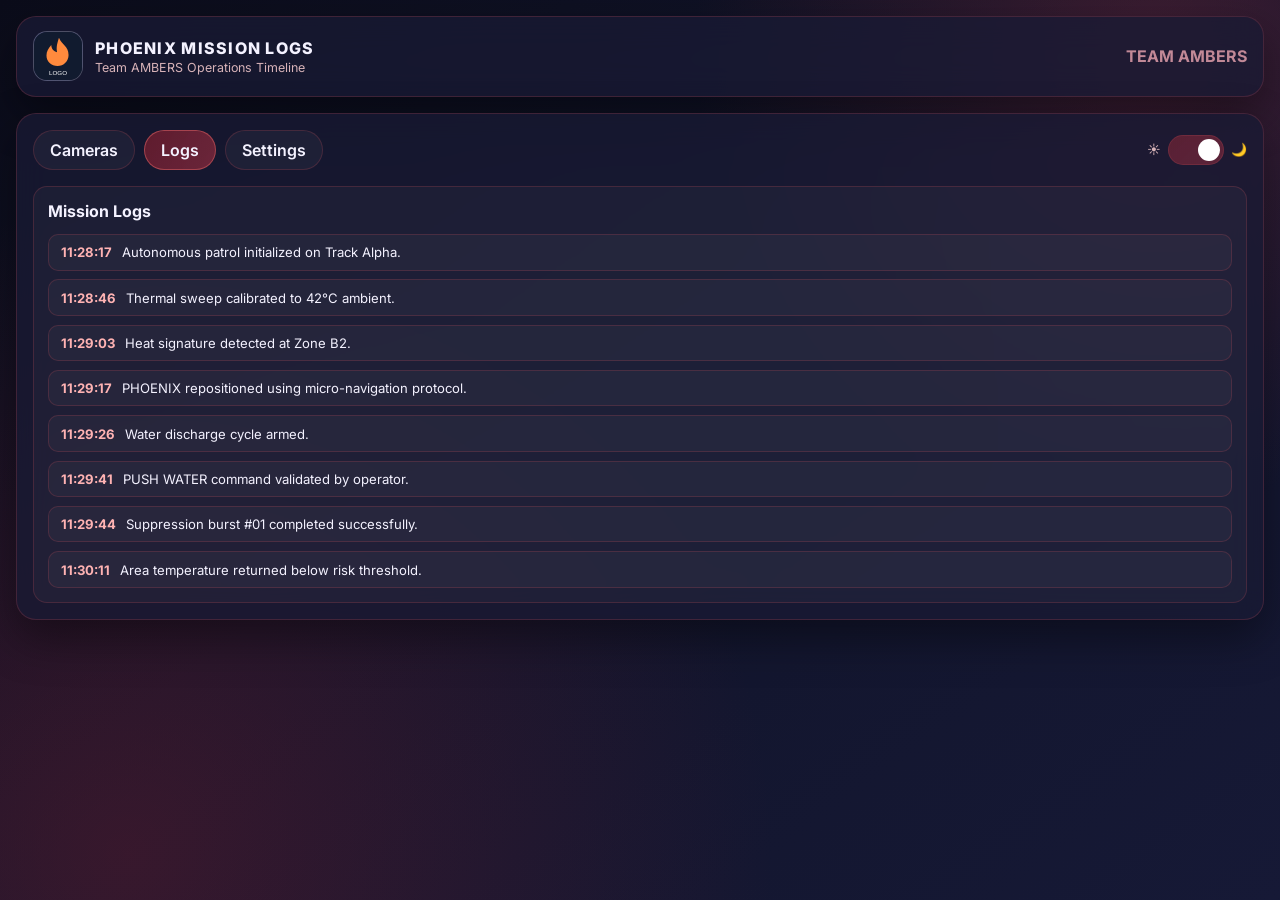
==== Phoenix_Web_Command_Center/logs.html @ 55c26973 "feat: implement Pi thermal telemetry, multi-stream vision node, and web-based control center" ====
<!DOCTYPE html>
<html lang="en">
  <head>
    <meta charset="UTF-8" />
    <meta name="viewport" content="width=device-width, initial-scale=1.0" />
    <title>PHOENIX Mission Logs</title>
    <link rel="preconnect" href="https://fonts.googleapis.com" />
    <link rel="preconnect" href="https://fonts.gstatic.com" crossorigin />
    <link
      href="https://fonts.googleapis.com/css2?family=Inter:wght@400;500;600;700;800&display=swap"
      rel="stylesheet"
    />
    <link rel="stylesheet" href="styles.css" />
  </head>
  <body>
    <main class="app-shell">
      <header class="topbar glass-panel">
        <div class="brand">
          <div class="logo-mark">
            <img
              src="data:image/svg+xml,%3Csvg xmlns='http://www.w3.org/2000/svg' viewBox='0 0 100 100'%3E%3Crect width='100' height='100' rx='18' fill='%23111b2f'/%3E%3Cpath d='M52 12c6 15 20 17 20 36 0 13-10 23-23 23S26 62 26 49c0-9 4-15 10-22 0 8 5 13 12 15-2-12 1-20 4-30z' fill='%23ff8a3d'/%3E%3Ctext x='50' y='90' font-size='13' text-anchor='middle' fill='%23fff' font-family='Arial'%3ELOGO%3C/text%3E%3C/svg%3E"
              alt="PHOENIX logo placeholder"
            />
          </div>
          <div>
            <p class="logo-title">PHOENIX MISSION LOGS</p>
            <p class="logo-subtitle">Team AMBERS Operations Timeline</p>
          </div>
        </div>
        <div class="team-tag">TEAM AMBERS</div>
      </header>

      <section class="main-panel glass-panel">
        <div class="tabs-row">
          <nav class="main-tabs" aria-label="Global navigation tabs">
            <a class="main-tab-link" href="index.html">Cameras</a>
            <a class="main-tab-link active" href="logs.html">Logs</a>
            <a class="main-tab-link" href="index.html#panelSettings">Settings</a>
          </nav>

          <label class="theme-switch" for="themeSwitch">
            <span>☀️</span>
            <input id="themeSwitch" type="checkbox" aria-label="Toggle dark and light mode" />
            <span class="theme-slider"></span>
            <span>🌙</span>
          </label>
        </div>

        <section class="main-content-panel active">
          <div class="logs-board">
            <h2>Mission Logs</h2>
            <ul class="logs-list">
              <li><span>11:28:17</span> Autonomous patrol initialized on Track Alpha.</li>
              <li><span>11:28:46</span> Thermal sweep calibrated to 42°C ambient.</li>
              <li><span>11:29:03</span> Heat signature detected at Zone B2.</li>
              <li><span>11:29:17</span> PHOENIX repositioned using micro-navigation protocol.</li>
              <li><span>11:29:26</span> Water discharge cycle armed.</li>
              <li><span>11:29:41</span> PUSH WATER command validated by operator.</li>
              <li><span>11:29:44</span> Suppression burst #01 completed successfully.</li>
              <li><span>11:30:11</span> Area temperature returned below risk threshold.</li>
            </ul>
          </div>
        </section>
      </section>
    </main>
    <script src="script.js"></script>
  </body>
</html>
---- Phoenix_Web_Command_Center/styles.css ----
:root {
  --bg-primary: #101123;
  --glass: rgba(25, 26, 52, 0.78);
  --border: rgba(170, 70, 80, 0.28);
  --text-main: #f4f2ff;
  --text-dim: #d7b3b8;
  --brand-primary: #8f1f2f;
  --brand-secondary: #d43a4a;
  --accent-warm: #ff9f43;
  --danger: #ff4b4b;
  --ok: #39f0a8;
  --shadow: 0 18px 45px rgba(0, 0, 0, 0.4);
  --radius-lg: 20px;
  --radius-md: 14px;
}

body.light {
  --bg-primary: #eef2ff;
  --glass: rgba(255, 255, 255, 0.82);
  --border: rgba(143, 31, 47, 0.24);
  --text-main: #1f2340;
  --text-dim: #8d646b;
  --brand-primary: #a32938;
  --brand-secondary: #d43a4a;
  --accent-warm: #f97316;
  --shadow: 0 16px 35px rgba(70, 69, 126, 0.16);
}

* { box-sizing: border-box; }

body {
  margin: 0;
  font-family: "Inter", sans-serif;
  background:
    radial-gradient(circle at 90% 5%, rgba(212, 58, 74, 0.22), transparent 32%),
    radial-gradient(circle at 10% 95%, rgba(143, 31, 47, 0.30), transparent 45%),
    linear-gradient(145deg, #0b0c1a, #11142a 45%, #161936);
  color: var(--text-main);
  min-height: 100vh;
  transition: background .3s ease, color .2s ease;
}

body.light {
  background:
    radial-gradient(circle at 95% 0%, rgba(143, 31, 47, 0.18), transparent 34%),
    radial-gradient(circle at 8% 95%, rgba(212, 58, 74, 0.16), transparent 40%),
    linear-gradient(145deg, #eef2ff, #f8f9ff 45%, #f2f6ff);
}

.app-shell { max-width: 1600px; margin: 0 auto; padding: 1rem; display: grid; gap: 1rem; }

.glass-panel {
  background: var(--glass);
  border: 1px solid var(--border);
  backdrop-filter: blur(16px);
  border-radius: var(--radius-lg);
  box-shadow: var(--shadow);
  animation: fadeInUp .45s ease;
}

.topbar { padding: 0.9rem 1rem; display: flex; gap: 0.8rem; align-items: center; justify-content: space-between; }
.brand { display: flex; align-items: center; gap: 0.75rem; }

.logo-mark {
  width: 50px;
  height: 50px;
  border-radius: 14px;
  overflow: hidden;
  border: 1px solid rgba(255,255,255,.22);
  background: linear-gradient(135deg, #22264f, #171a33);
}

body.light .logo-mark {
  border-color: rgba(143, 31, 47, 0.28);
  background: linear-gradient(135deg, #edf0ff, #dfe4ff);
}

.logo-mark img { width: 100%; height: 100%; object-fit: cover; display:block; }
.logo-title { margin: 0; font-weight: 800; letter-spacing: 0.08em; }
.logo-subtitle { margin: 0.1rem 0 0; font-size: 0.78rem; color: var(--text-dim); }

.status-cluster { display: flex; gap: 0.55rem; flex-wrap: wrap; justify-content: center; }
.status-pill {
  border: 1px solid color-mix(in srgb, var(--text-main) 20%, transparent);
  border-radius: 999px;
  padding: 0.4rem 0.75rem;
  font-size: 0.72rem;
  font-weight: 700;
  letter-spacing: 0.04em;
  background: rgba(255, 255, 255, 0.03);
}
.status-pill.active { background: rgba(57, 240, 168, 0.2); border-color: rgba(57, 240, 168, 0.8); color: #aefcdd; }
.status-pill.muted { color: var(--text-dim); }
.team-tag { font-weight: 700; color: color-mix(in srgb, var(--brand-primary) 50%, var(--text-main)); }

.dashboard-grid { display: grid; grid-template-columns: 1fr 360px; gap: 1rem; }
.main-panel { padding: 1rem; display: grid; gap: 1rem; }

.tabs-row { display: flex; align-items: center; justify-content: space-between; gap: .8rem; flex-wrap: wrap; }
.main-tabs { display: flex; gap: 0.55rem; flex-wrap: wrap; }
.main-tab,
.main-tab-link {
  border: 1px solid var(--border);
  background: rgba(255, 255, 255, 0.04);
  color: var(--text-main);
  border-radius: 999px;
  min-height: 40px;
  padding: 0.55rem 1rem;
  font-weight: 600;
  text-decoration: none;
  display: inline-flex;
  align-items: center;
  justify-content: center;
  transition: transform .2s ease, box-shadow .2s ease, border-color .2s ease;
}

.main-tab:hover,
.main-tab-link:hover { transform: translateY(-1px); box-shadow: 0 8px 20px rgba(0,0,0,.25); }

.main-tab.active,
.main-tab-link.active {
  background: linear-gradient(120deg, rgba(143, 31, 47, 0.60), rgba(212, 58, 74, 0.45));
  border-color: rgba(170, 70, 80, 0.95);
}

.theme-switch {
  display: inline-flex;
  align-items: center;
  gap: .45rem;
  font-size: .8rem;
  color: var(--text-dim);
  user-select: none;
}

.theme-switch input {
  opacity: 0;
  width: 0;
  height: 0;
  position: absolute;
}

.theme-slider {
  position: relative;
  width: 56px;
  height: 30px;
  border-radius: 999px;
  border: 1px solid var(--border);
  background: linear-gradient(135deg, rgba(163,41,56,.45), rgba(212,58,74,.34));
}

.theme-slider::before {
  content: "";
  position: absolute;
  left: 4px;
  top: 3px;
  width: 22px;
  height: 22px;
  border-radius: 50%;
  background: #fff;
  transition: transform .22s ease;
}

.theme-switch input:checked + .theme-slider::before {
  transform: translateX(25px);
}

.main-content-panel { display: none; }
.main-content-panel.active { display: block; animation: fadeIn .28s ease; }

.feeds-section { display: grid; grid-template-columns: repeat(2, minmax(0, 1fr)); gap: 1rem; }
.camera-card {
  padding: 0.85rem;
  border: 1px solid var(--border);
  border-radius: var(--radius-md);
  background: rgba(255, 255, 255, 0.02);
  transition: transform .2s ease, box-shadow .2s ease;
}
.camera-card:hover { transform: translateY(-2px); box-shadow: 0 14px 30px rgba(0,0,0,.25); }

.camera-header { display: flex; justify-content: space-between; align-items: center; margin-bottom: 0.8rem; }
.camera-header h2,.control-sidebar h2,.mode-toggle h3,.manual-controls h3,.logs-board h2,.settings-board h2 { margin: 0; font-size: 1rem; }
.camera-actions { display: flex; align-items: center; gap: 0.5rem; }
.recording { font-size: 0.72rem; color: #ffd3d3; display: flex; align-items: center; gap: 0.3rem; }
.dot { width: 8px; height: 8px; border-radius: 50%; background: var(--danger); box-shadow: 0 0 12px rgba(255, 75, 75, 0.9); animation: pulse 1.15s infinite; }

.icon-button { border: 1px solid var(--border); background: rgba(255,255,255,.07); color: var(--text-main); border-radius: 10px; width: 34px; height: 34px; cursor: pointer; }
.icon-button:hover { border-color: rgba(212,58,74,.7); }

.camera-view {
  position: relative;
  border-radius: var(--radius-md);
  min-height: 440px;
  overflow: hidden;
  display: grid;
  place-content: center;
  text-align: center;
  color: #f4f1ff;
  isolation: isolate;
}
.camera-view::after { content:""; position:absolute; inset:0; background: radial-gradient(circle at 70% 0%, rgba(255, 159, 67, 0.2), transparent 50%); z-index:0; }
.camera-view p { z-index:1; margin:0; font-weight:600; text-shadow:0 0 12px rgba(0,0,0,.7); }
.surveillance { background: linear-gradient(rgba(0,0,0,.2), rgba(0,0,0,.62)), linear-gradient(120deg, #4a1018, #2c0f15 45%, #6f1b29); }
.robot { background: linear-gradient(rgba(0,0,0,.2), rgba(0,0,0,.62)), linear-gradient(120deg, #5f1622, #3b1018 45%, #7a1d2d); }
.scanline { position:absolute; inset:0; background: repeating-linear-gradient(to bottom, rgba(255,255,255,.03) 0, rgba(255,255,255,.03) 2px, transparent 2px, transparent 7px); }

.logs-board,.settings-board { border:1px solid var(--border); border-radius: var(--radius-md); padding:0.9rem; background: rgba(255,255,255,.03); }
.logs-list { list-style:none; padding:0; margin:.8rem 0 0; display:grid; gap:.55rem; }
.logs-list li { border:1px solid var(--border); border-radius:10px; padding:.58rem .7rem; font-size:.82rem; background: rgba(255,255,255,.03); }
.logs-list li span { color: #ffb3b3; font-weight:700; margin-right:.4rem; }

.settings-grid { margin-top:.8rem; display:grid; grid-template-columns: repeat(2, minmax(0,1fr)); gap:.75rem; }
.setting-item {
  display:flex;
  justify-content:space-between;
  align-items:center;
  border:1px solid var(--border);
  background: rgba(255,255,255,.03);
  border-radius:12px;
  padding:.7rem .85rem;
  font-size:.86rem;
  min-height: 54px;
}

.setting-toggle {
  appearance: none;
  width: 48px;
  height: 26px;
  border-radius: 999px;
  background: color-mix(in srgb, var(--text-dim) 45%, transparent);
  border: 1px solid var(--border);
  position: relative;
  transition: .2s ease;
  cursor: pointer;
}

.setting-toggle::before {
  content: "";
  width: 18px;
  height: 18px;
  border-radius: 50%;
  background: white;
  position: absolute;
  top: 3px;
  left: 3px;
  transition: .2s ease;
}

.setting-toggle:checked {
  background: linear-gradient(135deg, var(--brand-primary), var(--brand-secondary));
}

.setting-toggle:checked::before {
  transform: translateX(21px);
}

.control-sidebar { padding:1rem; display:grid; gap:1rem; align-content:start; }
.status-grid { display:grid; grid-template-columns: repeat(2, minmax(0,1fr)); gap:.65rem; }
.metric-card { border-radius:12px; border:1px solid var(--border); background:linear-gradient(180deg, rgba(255,255,255,.08), rgba(255,255,255,.02)); padding:.7rem; transition: transform .2s ease; }
.metric-card:hover { transform: translateY(-2px); }
.metric-card p { margin:0; color:var(--text-dim); font-size:.78rem; }
.metric-card strong { margin-top:.2rem; display:block; font-size:1.1rem; }
.metric-card .alert { color:#ffc189; }
.metric-card .ok { color:#9dfdd0; }

.mode-toggle { display:flex; justify-content:space-between; gap:1rem; align-items:center; border-top:1px solid var(--border); padding-top:1rem; }
.mode-toggle p { margin:.25rem 0 0; color:var(--text-dim); font-size:.8rem; }
.switch { display:flex; align-items:center; gap:.45rem; }
.switch-label { font-size:.68rem; color:var(--text-dim); font-weight:700; letter-spacing:.04em; }
.switch input { opacity:0; width:0; height:0; position:absolute; }
.slider { position:relative; width:58px; height:31px; background:#3d3059; border-radius:999px; transition:.22s; border:1px solid rgba(255,255,255,.3); }
.slider::before { content:""; position:absolute; width:23px; height:23px; left:4px; top:3px; border-radius:50%; background:white; transition:.22s; }
.switch input:checked + .slider { background: linear-gradient(135deg, var(--brand-primary), var(--brand-secondary)); box-shadow: 0 0 14px rgba(163,41,56,.45); }
.switch input:checked + .slider::before { transform: translateX(27px); }

.mode-feedback {
  min-height: 22px;
  font-size: .78rem;
  color: #ffc1c1;
  opacity: 0;
  transform: translateY(-2px);
  transition: opacity .2s ease, transform .2s ease;
}
.mode-feedback.show { opacity: 1; transform: translateY(0); }

.manual-controls { display:grid; gap:.85rem; animation:fadeIn .25s ease; }
.dpad { display:grid; grid-template-columns: repeat(3, minmax(0,1fr)); gap:.45rem; }
.dpad button { border:1px solid var(--border); background: rgba(255,255,255,.05); color:var(--text-main); border-radius:10px; min-height:44px; font-size:1rem; }
.dpad button:hover { background: rgba(255,255,255,.12); }
.dpad button:nth-child(1){grid-column:2;} .dpad button:nth-child(2){grid-column:1;} .dpad button:nth-child(3){grid-column:2;} .dpad button:nth-child(4){grid-column:3;} .dpad button:nth-child(5){grid-column:2;}
.stop-mini { color:#ff8c8c !important; }

.emergency-stop { border:1px solid rgba(255,110,80,.65); background:linear-gradient(135deg, #ff8a3d, #ff3f2f); color:white; font-weight:800; letter-spacing:.05em; border-radius:14px; min-height:52px; box-shadow:0 0 24px rgba(255, 96, 61, 0.45); transition: transform .16s ease; }
.emergency-stop:hover { transform: scale(1.02); }

@keyframes pulse { 0%,100%{transform:scale(1);opacity:1;} 50%{transform:scale(1.2);opacity:.55;} }
@keyframes fadeIn { from { opacity:0; transform: translateY(3px);} to { opacity:1; transform:translateY(0);} }
@keyframes fadeInUp { from { opacity:0; transform: translateY(8px);} to { opacity:1; transform: translateY(0);} }

@media (max-width:1300px){ .camera-view { min-height:360px; } }
@media (max-width:1100px){ .dashboard-grid { grid-template-columns:1fr; } .topbar { flex-wrap:wrap; } .team-tag{ width:100%; text-align:right; } .settings-grid { grid-template-columns:1fr; } }
@media (max-width:800px){ .feeds-section { grid-template-columns:1fr; } .camera-view { min-height:280px; } .status-cluster{width:100%;} }
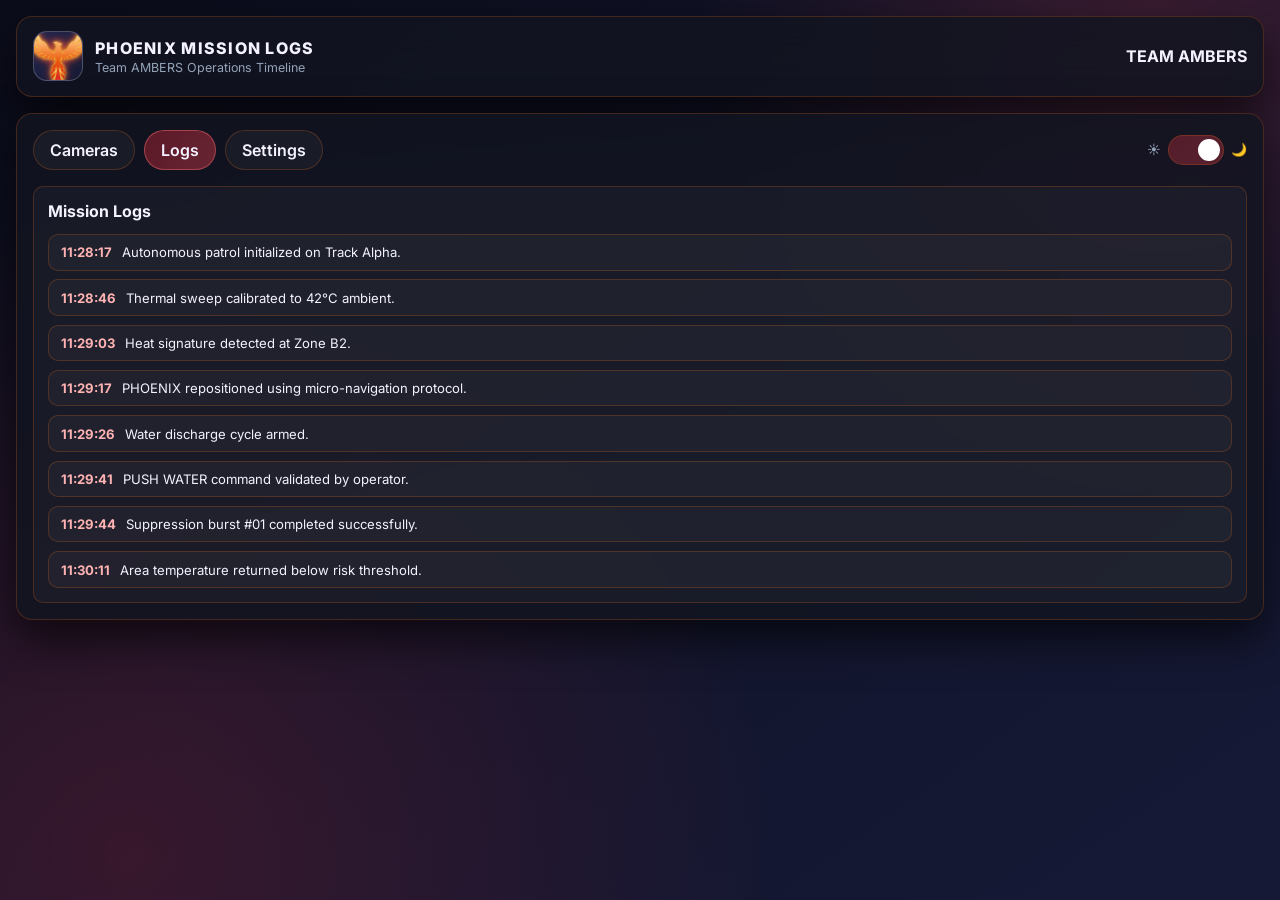
==== commit 0e28919a: "feat: high-speed Nav2 tuning, UI/UX overhaul with animated vector SVG logo, and sim fixes - High-spe" ====
--- a/Phoenix_Web_Command_Center/logs.html
+++ b/Phoenix_Web_Command_Center/logs.html
@@ -18,8 +18,8 @@
         <div class="brand">
           <div class="logo-mark">
             <img
-              src="data:image/svg+xml,%3Csvg xmlns='http://www.w3.org/2000/svg' viewBox='0 0 100 100'%3E%3Crect width='100' height='100' rx='18' fill='%23111b2f'/%3E%3Cpath d='M52 12c6 15 20 17 20 36 0 13-10 23-23 23S26 62 26 49c0-9 4-15 10-22 0 8 5 13 12 15-2-12 1-20 4-30z' fill='%23ff8a3d'/%3E%3Ctext x='50' y='90' font-size='13' text-anchor='middle' fill='%23fff' font-family='Arial'%3ELOGO%3C/text%3E%3C/svg%3E"
-              alt="PHOENIX logo placeholder"
+              src="images/phoenix_logo_fire.svg"
+              alt="PHOENIX Fire Emblem"
             />
           </div>
           <div>
--- a/Phoenix_Web_Command_Center/styles.css
+++ b/Phoenix_Web_Command_Center/styles.css
@@ -1,17 +1,25 @@
 :root {
-  --bg-primary: #101123;
-  --glass: rgba(25, 26, 52, 0.78);
-  --border: rgba(170, 70, 80, 0.28);
-  --text-main: #f4f2ff;
-  --text-dim: #d7b3b8;
-  --brand-primary: #8f1f2f;
-  --brand-secondary: #d43a4a;
-  --accent-warm: #ff9f43;
-  --danger: #ff4b4b;
-  --ok: #39f0a8;
-  --shadow: 0 18px 45px rgba(0, 0, 0, 0.4);
-  --radius-lg: 20px;
-  --radius-md: 14px;
+  --bg-primary: #0B0D14;
+  --bg-surface: #121420;
+  --bg-panel: #121420;
+  --glass: rgba(18, 20, 32, 0.85);
+  --border: rgba(249, 115, 22, 0.22);
+  --text-main: #F4F2FF;
+  --text-dim: #94A3B8;
+  --brand-crimson: #7E1B2A;
+  --brand-crimson-glow: #991B1E;
+  --accent-sky-blue: #0284C7;
+  --accent-cyan-glow: #38BDF8;
+  --accent-warm: #F97316;
+  --fire-flame-1: #FDE047;
+  --fire-flame-2: #FB923C;
+  --fire-flame-3: #F97316;
+  --fire-flame-4: #EF4444;
+  --danger: #EF4444;
+  --ok: #00E5A0;
+  --shadow: 0 18px 45px rgba(0, 0, 0, 0.65);
+  --radius-lg: 16px;
+  --radius-md: 10px;
 }
 
 body.light {
@@ -296,6 +304,21 @@
 @keyframes fadeIn { from { opacity:0; transform: translateY(3px);} to { opacity:1; transform:translateY(0);} }
 @keyframes fadeInUp { from { opacity:0; transform: translateY(8px);} to { opacity:1; transform: translateY(0);} }
 
+@keyframes phoenixFlameGlow {
+  0%, 100% {
+    filter: drop-shadow(0 0 10px rgba(249, 115, 22, 0.65)) drop-shadow(0 0 22px rgba(130, 28, 44, 0.45));
+    transform: scale(1);
+  }
+  50% {
+    filter: drop-shadow(0 0 18px rgba(253, 224, 71, 0.85)) drop-shadow(0 0 32px rgba(239, 68, 68, 0.65));
+    transform: scale(1.04);
+  }
+}
+
+.logo-fire-anim {
+  animation: phoenixFlameGlow 3s ease-in-out infinite;
+}
+
 @media (max-width:1300px){ .camera-view { min-height:360px; } }
 @media (max-width:1100px){ .dashboard-grid { grid-template-columns:1fr; } .topbar { flex-wrap:wrap; } .team-tag{ width:100%; text-align:right; } .settings-grid { grid-template-columns:1fr; } }
 @media (max-width:800px){ .feeds-section { grid-template-columns:1fr; } .camera-view { min-height:280px; } .status-cluster{width:100%;} }
